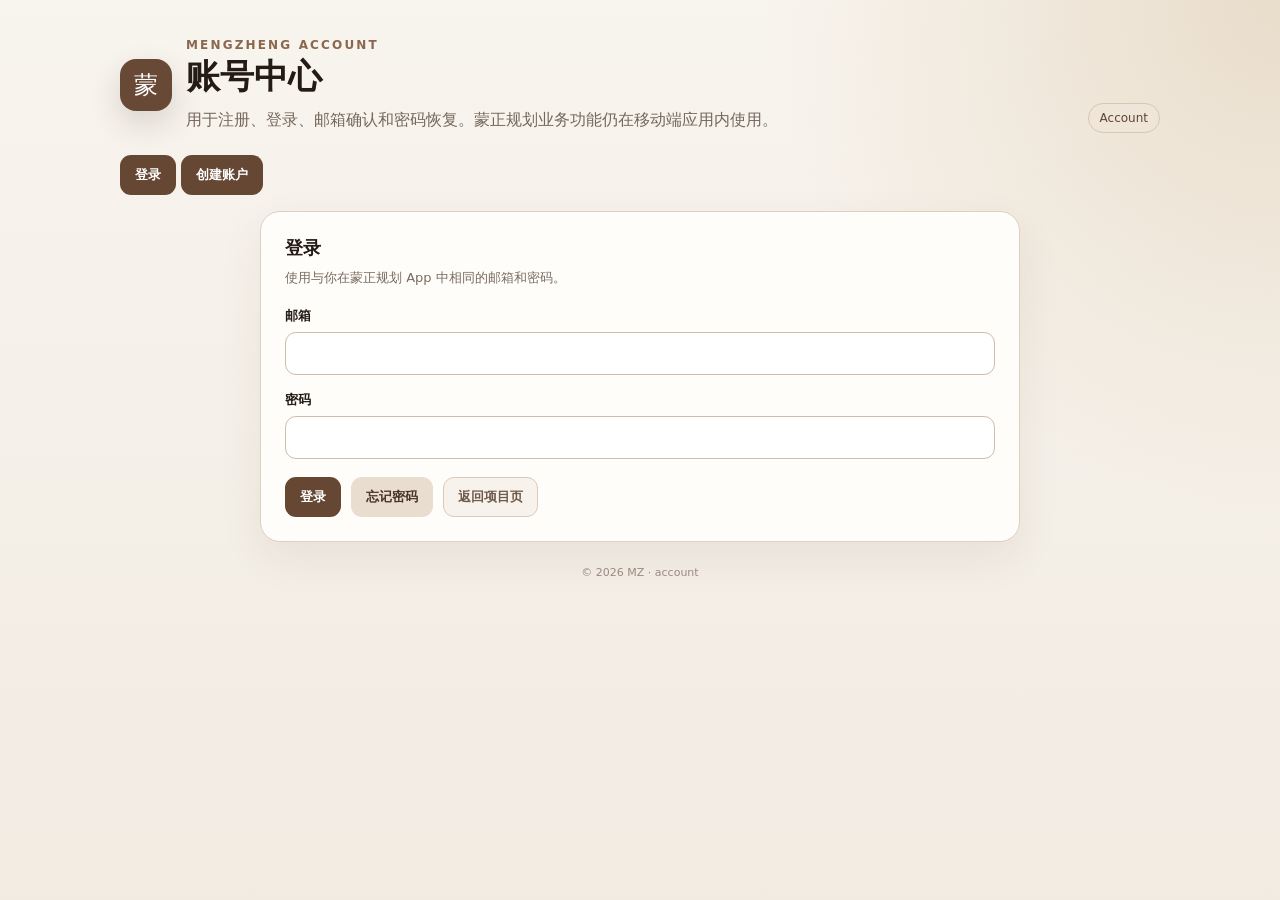
==== account.html @ fd176048 "feat(account): add public account center UI" ====
<!doctype html>
<html lang="zh-CN">
<head>
<meta charset="utf-8">
<meta name="viewport" content="width=device-width,initial-scale=1">
<meta name="referrer" content="no-referrer">
<meta name="robots" content="noindex,nofollow,noarchive,nosnippet,noimageindex">
<meta http-equiv="Content-Security-Policy" content="default-src 'self'; script-src 'self'; style-src 'self'; connect-src https://ibshmenzooxndneqwqht.supabase.co; img-src 'self' data:; object-src 'none'; base-uri 'none'; form-action 'self'">
<title>蒙正 · 账号中心</title>
<link rel="stylesheet" href="./style.css">
</head>
<body>
<div class="wrap account-wrap">
  <header class="hero account-hero">
    <div class="brand-lockup">
      <div class="brand-mark" aria-hidden="true">蒙</div>
      <div>
        <div class="eyebrow">MENGZHENG ACCOUNT</div>
        <h1>账号中心</h1>
        <p>用于注册、登录、邮箱确认和密码恢复。蒙正规划业务功能仍在移动端应用内使用。</p>
      </div>
    </div>
    <div class="hero-badge">Account</div>
  </header>

  <main class="account-shell">
    <nav id="accountNav" class="account-nav" aria-label="账号操作">
      <button id="navLogin" class="account-nav-btn active" type="button">登录</button>
      <button id="navRegister" class="account-nav-btn" type="button">创建账户</button>
    </nav>

    <section id="loginStage" class="card auth-card">
      <h2>登录</h2>
      <p class="muted">使用与你在蒙正规划 App 中相同的邮箱和密码。</p>
      <div class="grid top-gap">
        <div class="full">
          <label for="loginEmail">邮箱</label>
          <input id="loginEmail" type="email" autocomplete="username" inputmode="email">
        </div>
        <div class="full">
          <label for="loginPassword">密码</label>
          <input id="loginPassword" type="password" autocomplete="current-password">
        </div>
      </div>
      <div class="row top-gap">
        <button id="loginBtn" type="button">登录</button>
        <button id="forgotBtn" class="secondary" type="button">忘记密码</button>
        <a class="ghost-link" href="./">返回项目页</a>
      </div>
      <div id="loginStatus" class="status top-gap hidden"></div>
    </section>

    <section id="registerStage" class="card auth-card hidden">
      <h2>创建账户</h2>
      <p class="muted">注册后请前往邮箱完成确认。确认完成后即可使用同一账号登录蒙正规划 App。</p>
      <div class="grid top-gap">
        <div class="full">
          <label for="registerEmail">邮箱</label>
          <input id="registerEmail" type="email" autocomplete="email" inputmode="email">
        </div>
        <div>
          <label for="registerPassword">密码</label>
          <input id="registerPassword" type="password" autocomplete="new-password" minlength="8">
        </div>
        <div>
          <label for="registerPasswordConfirm">确认密码</label>
          <input id="registerPasswordConfirm" type="password" autocomplete="new-password" minlength="8">
        </div>
      </div>
      <div class="policy-note top-gap">
        建议使用独立密码，至少 8 位并同时包含字母和数字。账号中心不会记录或回显你的密码。
      </div>
      <div class="row top-gap">
        <button id="registerBtn" type="button">创建账户</button>
        <button id="resendBtn" class="secondary" type="button">重新发送确认邮件</button>
      </div>
      <div id="registerStatus" class="status top-gap hidden"></div>
    </section>

    <section id="recoveryStage" class="card auth-card hidden">
      <h2>找回密码</h2>
      <p class="muted">输入账号邮箱。若账号存在，我们会发送密码重置邮件。</p>
      <div class="top-gap">
        <label for="recoveryEmail">邮箱</label>
        <input id="recoveryEmail" type="email" autocomplete="email" inputmode="email">
      </div>
      <div class="row top-gap">
        <button id="recoveryBtn" type="button">发送重置邮件</button>
        <button id="recoveryBackBtn" class="ghost" type="button">返回登录</button>
      </div>
      <div id="recoveryStatus" class="status top-gap hidden"></div>
    </section>

    <section id="resetStage" class="card auth-card hidden">
      <h2 id="resetTitle">设置新密码</h2>
      <p id="resetIntro" class="muted">安全链接已验证。请设置新的登录密码。</p>
      <div class="grid top-gap">
        <div>
          <label for="resetPassword">新密码</label>
          <input id="resetPassword" type="password" autocomplete="new-password" minlength="8">
        </div>
        <div>
          <label for="resetPasswordConfirm">确认新密码</label>
          <input id="resetPasswordConfirm" type="password" autocomplete="new-password" minlength="8">
        </div>
      </div>
      <div class="row top-gap">
        <button id="resetBtn" type="button">保存新密码</button>
      </div>
      <div id="resetStatus" class="status top-gap">等待设置密码</div>
    </section>

    <section id="successStage" class="card auth-card hidden">
      <div class="section-title">
        <div>
          <div class="eyebrow">Account ready</div>
          <h2 id="successTitle">操作成功</h2>
          <p id="successMessage" class="muted">账号状态已更新。</p>
        </div>
        <span class="badge">完成</span>
      </div>
      <div class="row top-gap">
        <button id="successLoginBtn" type="button">返回登录</button>
        <a class="ghost-link" href="./">返回项目页</a>
      </div>
    </section>

    <section id="signedInStage" class="card auth-card hidden">
      <div class="section-title">
        <div>
          <div class="eyebrow">Signed in</div>
          <h2>账号已验证</h2>
          <p class="muted">本网页仅用于账号自助管理，不读取或展示你的任务、好友等业务数据。</p>
        </div>
        <span class="badge">普通账户</span>
      </div>
      <div class="grid">
        <div class="full">
          <label for="signedInEmail">当前邮箱</label>
          <input id="signedInEmail" disabled>
        </div>
      </div>
      <div class="row top-gap">
        <button id="signedOutBtn" class="ghost" type="button">退出本页</button>
        <a class="ghost-link" href="./">返回项目页</a>
      </div>
      <div class="policy-note top-gap">
        网页登录会话仅保存在当前页面内存中；刷新或关闭页面后需要重新登录。
      </div>
    </section>
  </main>

  <footer>© 2026 MZ · account</footer>
</div>
<script src="./account.js" defer></script>
</body>
</html>
---- style.css ----
:root{
  font-family:Inter,ui-sans-serif,system-ui,-apple-system,BlinkMacSystemFont,"Segoe UI","Microsoft YaHei",sans-serif;
  color:#241b16;
  background:#f3eee6;
  color-scheme:light;
}
*{box-sizing:border-box}
body{margin:0;min-height:100vh;background:
  radial-gradient(circle at top right,#e9ddcb 0,transparent 32rem),
  linear-gradient(180deg,#f8f4ee 0,#f1ebe2 100%)}
.wrap{max-width:1080px;margin:0 auto;padding:38px 20px 64px}
.public-body{min-height:100vh}
.public-wrap{max-width:920px;min-height:100vh;display:flex;flex-direction:column;justify-content:center;padding-top:56px;padding-bottom:38px}
.public-hero,.hero,.console-heading{display:flex;align-items:flex-end;justify-content:space-between;gap:24px;margin-bottom:22px}
.brand-lockup{display:flex;align-items:center;gap:14px}
.brand-mark{width:52px;height:52px;border-radius:16px;display:grid;place-items:center;background:#684936;color:#fff;font-family:"Noto Serif SC","Songti SC",serif;font-size:24px;box-shadow:0 12px 30px rgba(65,42,26,.16)}
.eyebrow{text-transform:uppercase;letter-spacing:.18em;font-size:12px;font-weight:800;color:#8a674d}
h1{font-family:"Noto Serif SC","Songti SC",serif;font-size:34px;line-height:1.2;margin:5px 0 8px}
.public-hero h1{margin-bottom:0}
.hero p,.console-heading p{margin:0;color:#75675c;max-width:720px;line-height:1.7}
.hero-badge,.badge{background:#efe5d8;border:1px solid #d8c7b2;border-radius:999px;padding:7px 11px;font-size:12px;color:#5c4637;white-space:nowrap}
.card{background:#fffdfa;border:1px solid #ddd0c0;border-radius:20px;padding:24px;margin:16px 0;box-shadow:0 16px 45px rgba(64,43,27,.07)}
.public-card{padding:30px}
.public-copy{max-width:650px}
.public-copy h2{font-family:"Noto Serif SC","Songti SC",serif;font-size:24px;margin-bottom:10px}
.public-copy p{margin:0;color:#75675c;line-height:1.8}
.public-grid{display:grid;grid-template-columns:repeat(3,minmax(0,1fr));gap:12px;margin-top:26px}
.public-item{min-height:150px;padding:18px;border:1px solid #e2d5c6;border-radius:16px;background:#faf6f0}
.public-index{display:block;font-size:11px;letter-spacing:.12em;color:#a28b77;margin-bottom:28px}
.public-item strong{display:block;font-family:"Noto Serif SC","Songti SC",serif;font-size:16px;margin-bottom:8px}
.public-item p{margin:0;color:#7a6b60;font-size:13px;line-height:1.65}
.public-note{margin-top:18px;padding-top:18px;border-top:1px solid #e5d8ca;color:#85766b;font-size:13px}
.public-footer{display:flex;align-items:center;justify-content:space-between;margin-top:22px;color:#9a8b80;font-size:11px;letter-spacing:.04em}
.auth-card{max-width:760px;margin-left:auto;margin-right:auto}
.console-heading{padding:4px 2px 2px}
h2{font-size:18px;margin:0 0 8px}
.muted{color:#7a6b60;font-size:13px;line-height:1.6;margin:0}
.field-note{margin:7px 0 0;color:#8a7b70;font-size:11px;line-height:1.55}
.model-custom{margin-top:8px}
.section-title{display:flex;align-items:flex-start;justify-content:space-between;gap:20px;margin-bottom:18px}
.grid{display:grid;grid-template-columns:1fr 1fr;gap:16px}
.full{grid-column:1/-1}
label{display:block;font-size:13px;font-weight:750;margin:0 0 7px}
input,select{width:100%;min-height:43px;padding:10px 12px;border:1px solid #cdbda9;border-radius:11px;background:#fff;color:#241b16;font-size:14px;outline:none}
input:focus,select:focus{border-color:#8f6a4c;box-shadow:0 0 0 3px rgba(143,106,76,.12)}
input[readonly],input[disabled]{background:#f4efe8;color:#67594e}
button{border:0;border-radius:11px;padding:11px 15px;font-weight:750;cursor:pointer;background:#654733;color:#fff;transition:transform .12s ease,opacity .12s ease}
button:hover{transform:translateY(-1px)}
button:disabled{opacity:.5;cursor:not-allowed;transform:none}
button.secondary{background:#e9ddcf;color:#483428}
button.ghost{background:#f7f2ec;color:#6d5a4b;border:1px solid #d9cabb}
.ghost-link{display:inline-flex;align-items:center;justify-content:center;min-height:40px;padding:10px 14px;border-radius:11px;background:#f7f2ec;color:#6d5a4b;border:1px solid #d9cabb;text-decoration:none;font-size:13px;font-weight:750}
.row{display:flex;gap:10px;flex-wrap:wrap}
.top-gap{margin-top:18px}
.preset-grid{display:grid;grid-template-columns:repeat(4,minmax(0,1fr));gap:10px}
.preset{display:flex;flex-direction:column;align-items:flex-start;gap:5px;text-align:left;background:#f3ebe1;color:#37271d;border:1px solid #dfd0bf}
.preset strong{font-size:14px}.preset span{font-size:12px;color:#806d60;font-weight:550}
.policy-note{margin-top:14px;padding:11px 13px;border-radius:11px;background:#f7f2ec;color:#6c5b4f;font-size:13px;line-height:1.6}
.result-block{border-top:1px solid #eadfd2;padding-top:16px}
.result-title{font-size:12px;font-weight:800;color:#7b6657;margin-bottom:8px;letter-spacing:.02em}
.status{padding:14px;border-radius:12px;background:#f4efe9;font-family:ui-monospace,SFMono-Regular,Menlo,Consolas,monospace;font-size:12px;white-space:pre-wrap;line-height:1.6}
.status.ok{background:#edf6ee;border:1px solid #cce1ce}
.status.bad{background:#faece8;border:1px solid #e6c8c0}
.hidden{display:none!important}
footer{margin-top:24px;text-align:center;color:#998a7f;font-size:11px}
.public-footer{margin-top:22px;text-align:initial}
@media(max-width:780px){
  .public-hero,.hero,.console-heading{align-items:flex-start;flex-direction:column}
  .grid,.preset-grid,.public-grid{grid-template-columns:1fr}
  .full{grid-column:auto}
  .wrap{padding:24px 14px 46px}
  .public-wrap{padding-top:32px;padding-bottom:24px}
  .public-card{padding:22px}
  .public-item{min-height:auto}
  .public-index{margin-bottom:18px}
}


.mfa-enroll-grid{display:grid;grid-template-columns:minmax(220px,300px) 1fr;gap:20px;align-items:center}
.qr-shell{display:flex;align-items:center;justify-content:center;min-height:240px;padding:18px;border:1px solid #e1d6ca;border-radius:14px;background:#fff}
.qr-shell img{display:block;width:min(100%,260px);height:auto}
.secret-row{display:grid;grid-template-columns:1fr auto;gap:10px;align-items:center}
.ops-context{border-style:dashed}
.audit-list{display:grid;gap:10px}
.audit-item{border:1px solid #e5dacd;border-radius:12px;padding:12px 14px;background:#fbf8f4}
.audit-item-head{display:flex;justify-content:space-between;gap:12px;align-items:center;font-size:12px}
.audit-item strong{font-size:13px}
.audit-item-meta{margin-top:6px;color:#7a6a5e;font-family:ui-monospace,SFMono-Regular,Menlo,Consolas,monospace;font-size:11px;line-height:1.5;overflow-wrap:anywhere}
.mfa-code-good{letter-spacing:.18em;font-variant-numeric:tabular-nums}
@media(max-width:700px){
  .mfa-enroll-grid{grid-template-columns:1fr}
  .secret-row{grid-template-columns:1fr}
}


.runtime-config-groups{display:grid;gap:16px}
.runtime-config-group{padding:18px;border:1px solid #e2d5c6;border-radius:16px;background:#fbf8f4}
.runtime-group-heading{margin-bottom:14px;padding-bottom:12px;border-bottom:1px solid #eadfd2}
.runtime-group-heading h3{margin:0 0 5px;font-family:"Noto Serif SC","Songti SC",serif;font-size:16px}
.runtime-presets{grid-template-columns:repeat(2,minmax(0,1fr));max-width:620px}
.runtime-presets .preset{min-height:68px}
.runtime-config-group [data-secret-slot]{border-style:dashed;background:#fffdf9}
@media(max-width:780px){
  .runtime-presets{grid-template-columns:1fr}
}
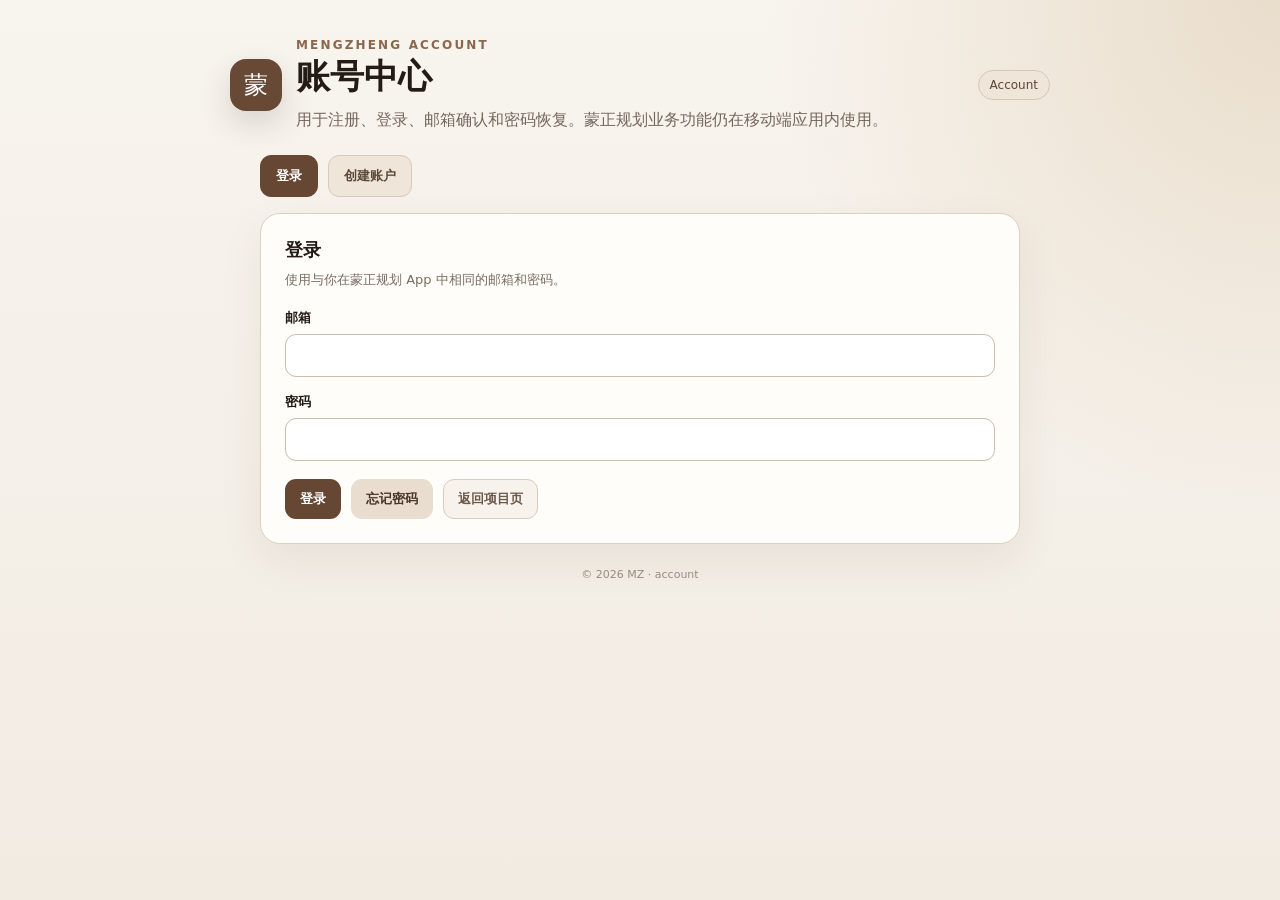
==== commit 3e6f3795: "feat(account): add MFA self-service surface" ====
--- a/account.html
+++ b/account.html
@@ -140,7 +140,42 @@
           <input id="signedInEmail" disabled>
         </div>
       </div>
+      <div class="result-block top-gap">
+        <div class="section-title">
+          <div>
+            <div class="result-title">安全设置</div>
+            <h2>多因素认证设备</h2>
+            <p class="muted">普通账户不强制使用 MFA。若此前绑定过验证器，可在这里自行移除。</p>
+          </div>
+          <span id="accountMfaBadge" class="badge">检查中</span>
+        </div>
+
+        <div id="accountMfaEmpty" class="policy-note hidden">
+          当前账号没有已验证的 TOTP 验证器。
+        </div>
+
+        <div id="accountMfaPanel" class="hidden">
+          <div class="grid">
+            <div class="full">
+              <label for="accountMfaFactor">已绑定验证器</label>
+              <select id="accountMfaFactor"></select>
+            </div>
+            <div class="full">
+              <label for="accountMfaCode">当前动态验证码</label>
+              <input id="accountMfaCode" type="text" inputmode="numeric" autocomplete="one-time-code" maxlength="8" placeholder="000000">
+              <p class="field-note">删除已验证因子前，Supabase 要求当前会话先通过该因子的二次验证。</p>
+            </div>
+          </div>
+          <div class="row top-gap">
+            <button id="accountMfaRemoveBtn" class="secondary" type="button">验证并删除此 MFA</button>
+          </div>
+        </div>
+
+        <div id="accountMfaStatus" class="status top-gap">正在检查安全状态…</div>
+      </div>
+
       <div class="row top-gap">
+        <button id="accountMfaReloadBtn" class="secondary" type="button">刷新安全状态</button>
         <button id="signedOutBtn" class="ghost" type="button">退出本页</button>
         <a class="ghost-link" href="./">返回项目页</a>
       </div>
--- a/style.css
+++ b/style.css
@@ -103,3 +103,14 @@
 @media(max-width:780px){
   .runtime-presets{grid-template-columns:1fr}
 }
+
+
+/* Public account center */
+.account-wrap{max-width:860px}
+.account-hero{align-items:center}
+.account-shell{max-width:760px;margin:0 auto}
+.account-nav{display:flex;gap:10px;max-width:760px;margin:0 auto 6px}
+.account-nav-btn{background:#efe5d8;color:#5d4939;border:1px solid #d9c9b7}
+.account-nav-btn.active{background:#654733;color:#fff;border-color:#654733}
+.account-shell .auth-card{max-width:none}
+.account-shell .status{overflow-wrap:anywhere}
